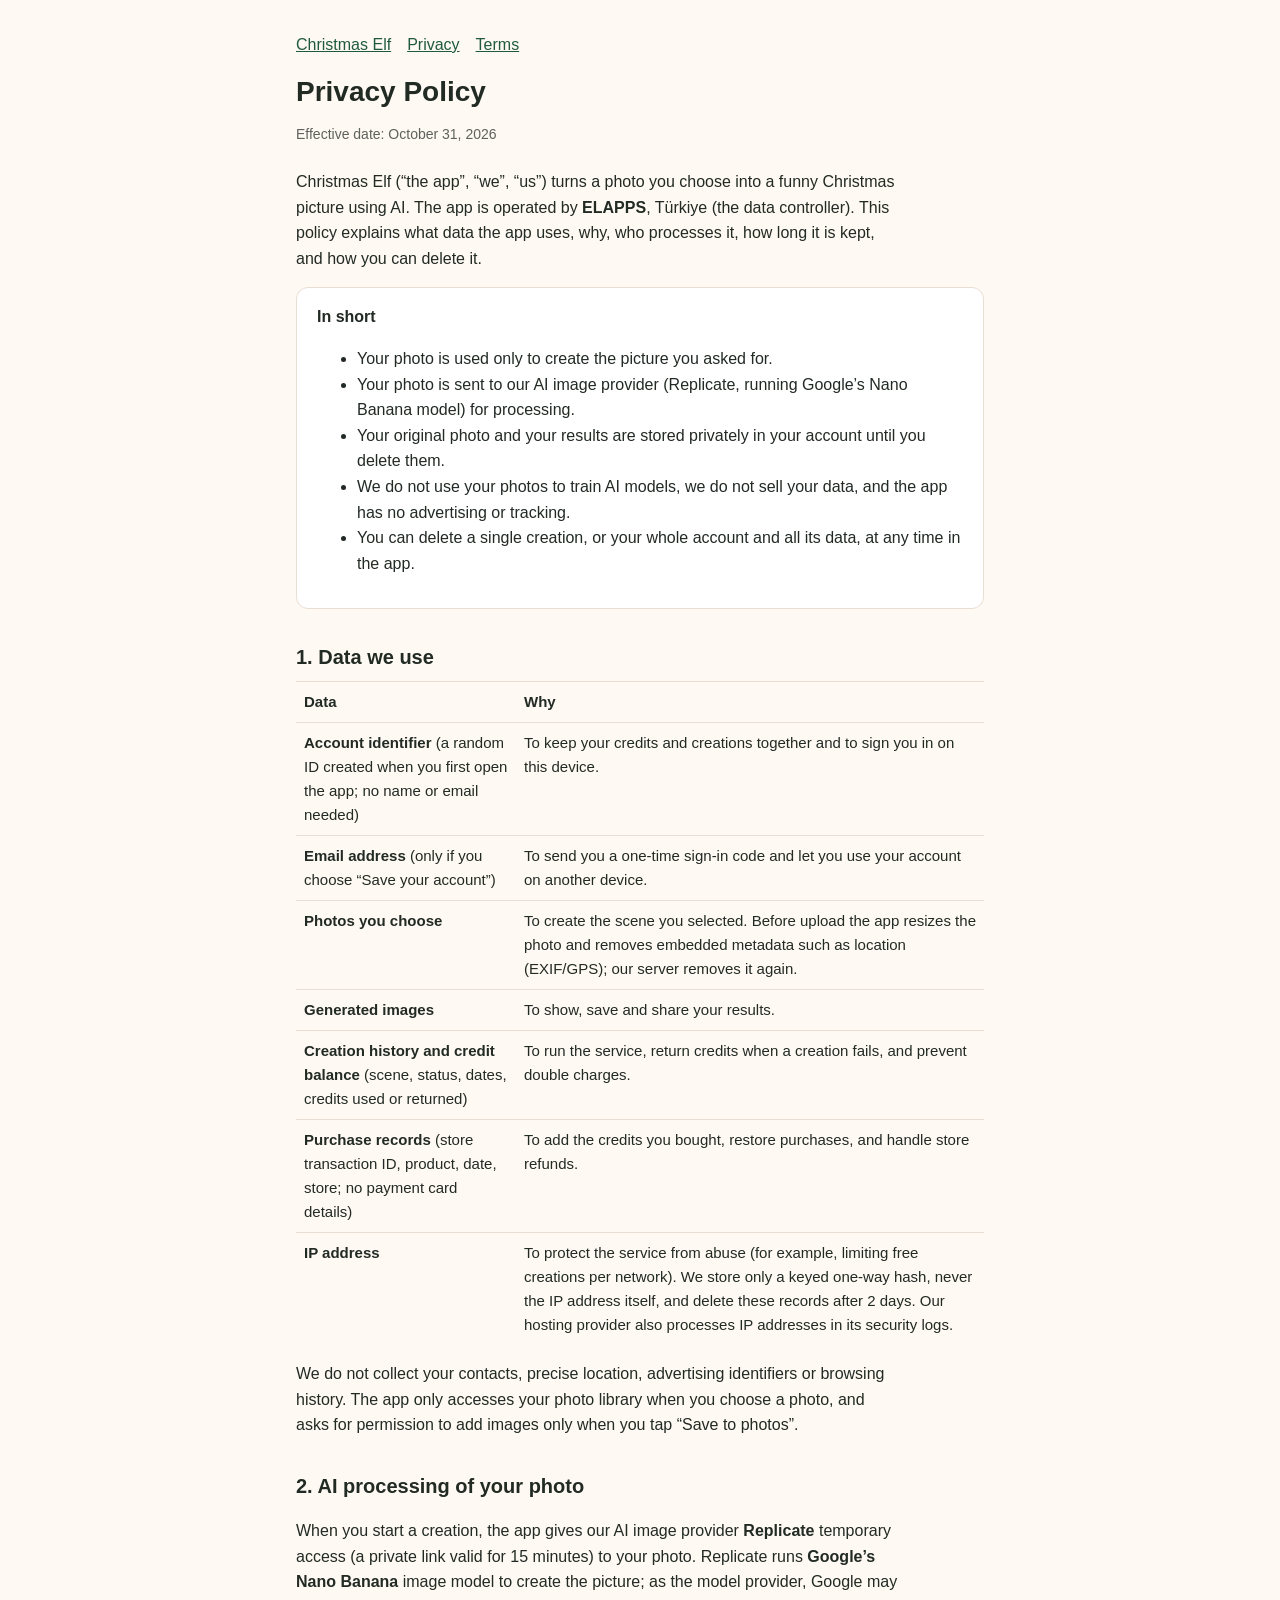
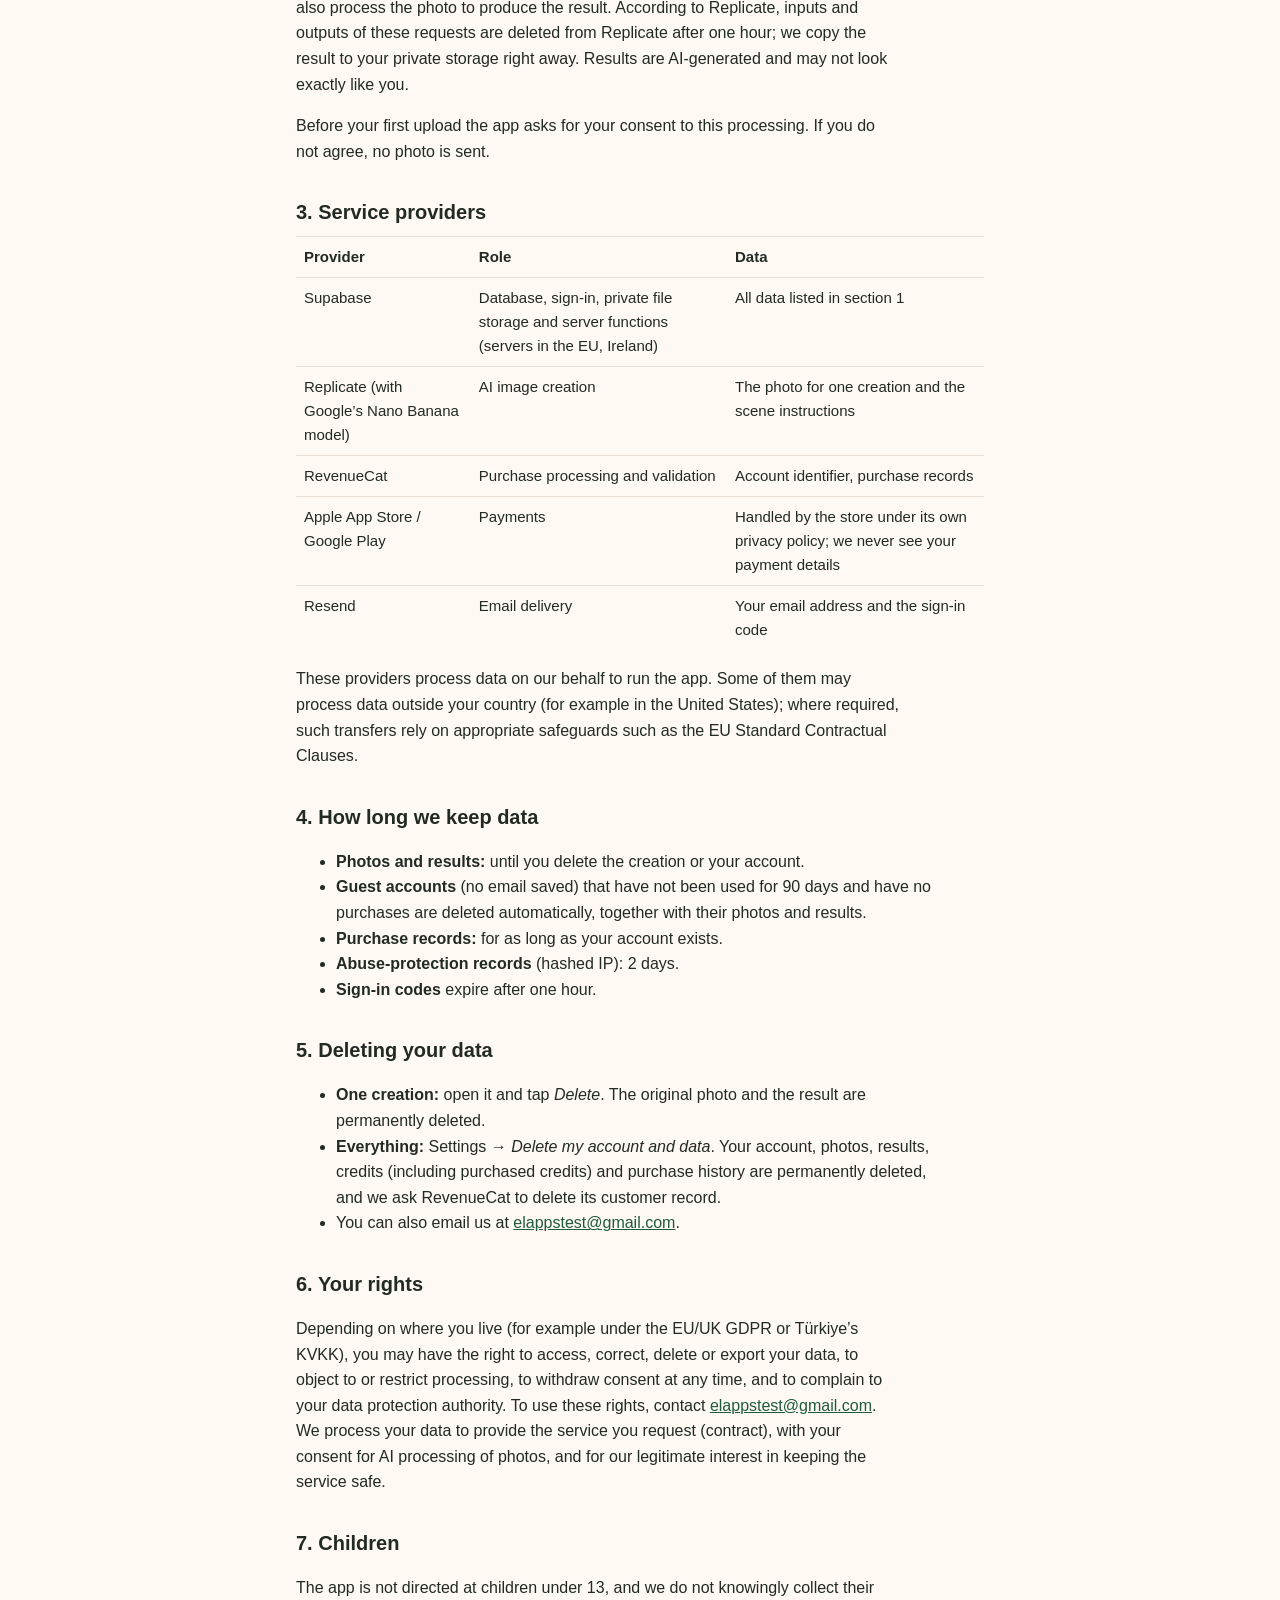
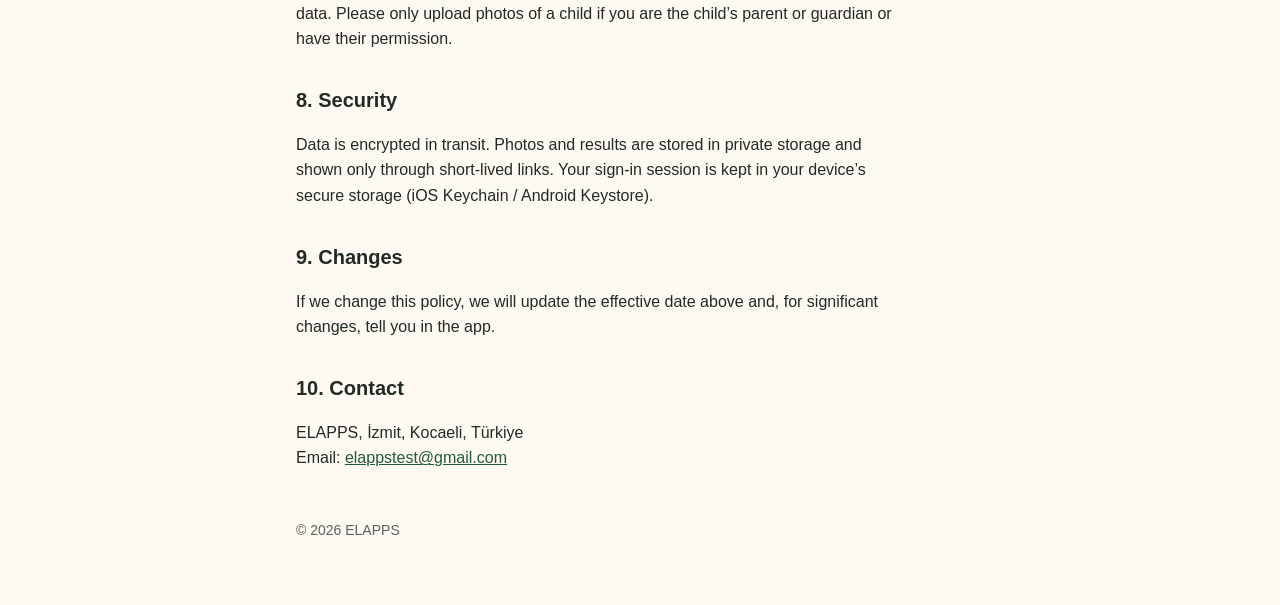
==== privacy.html @ bef77542 "Add files via upload" ====
<!doctype html>
<html lang="en">
<head>
<meta charset="utf-8">
<meta name="viewport" content="width=device-width, initial-scale=1">
<title>Privacy Policy · Christmas Elf</title>
<link rel="stylesheet" href="style.css">
</head>
<body>
<main>
<nav><a href="index.html">Christmas Elf</a><a href="privacy.html">Privacy</a><a href="terms.html">Terms</a></nav>
<header>
  <h1>Privacy Policy</h1>
  <p class="meta">Effective date: October 31, 2026</p>
</header>

<p>Christmas Elf (“the app”, “we”, “us”) turns a photo you choose into a funny Christmas picture using AI. The app is operated by <strong>ELAPPS</strong>, Türkiye (the data controller). This policy explains what data the app uses, why, who processes it, how long it is kept, and how you can delete it.</p>

<div class="card">
  <strong>In short</strong>
  <ul>
    <li>Your photo is used only to create the picture you asked for.</li>
    <li>Your photo is sent to our AI image provider (Replicate, running Google’s Nano Banana model) for processing.</li>
    <li>Your original photo and your results are stored privately in your account until you delete them.</li>
    <li>We do not use your photos to train AI models, we do not sell your data, and the app has no advertising or tracking.</li>
    <li>You can delete a single creation, or your whole account and all its data, at any time in the app.</li>
  </ul>
</div>

<h2>1. Data we use</h2>
<table>
  <tr><th>Data</th><th>Why</th></tr>
  <tr><td><strong>Account identifier</strong> (a random ID created when you first open the app; no name or email needed)</td><td>To keep your credits and creations together and to sign you in on this device.</td></tr>
  <tr><td><strong>Email address</strong> (only if you choose “Save your account”)</td><td>To send you a one-time sign-in code and let you use your account on another device.</td></tr>
  <tr><td><strong>Photos you choose</strong></td><td>To create the scene you selected. Before upload the app resizes the photo and removes embedded metadata such as location (EXIF/GPS); our server removes it again.</td></tr>
  <tr><td><strong>Generated images</strong></td><td>To show, save and share your results.</td></tr>
  <tr><td><strong>Creation history and credit balance</strong> (scene, status, dates, credits used or returned)</td><td>To run the service, return credits when a creation fails, and prevent double charges.</td></tr>
  <tr><td><strong>Purchase records</strong> (store transaction ID, product, date, store; no payment card details)</td><td>To add the credits you bought, restore purchases, and handle store refunds.</td></tr>
  <tr><td><strong>IP address</strong></td><td>To protect the service from abuse (for example, limiting free creations per network). We store only a keyed one-way hash, never the IP address itself, and delete these records after 2 days. Our hosting provider also processes IP addresses in its security logs.</td></tr>
</table>
<p>We do not collect your contacts, precise location, advertising identifiers or browsing history. The app only accesses your photo library when you choose a photo, and asks for permission to add images only when you tap “Save to photos”.</p>

<h2>2. AI processing of your photo</h2>
<p>When you start a creation, the app gives our AI image provider <strong>Replicate</strong> temporary access (a private link valid for 15 minutes) to your photo. Replicate runs <strong>Google’s Nano Banana</strong> image model to create the picture; as the model provider, Google may also process the photo to produce the result. According to Replicate, inputs and outputs of these requests are deleted from Replicate after one hour; we copy the result to your private storage right away. Results are AI-generated and may not look exactly like you.</p>
<p>Before your first upload the app asks for your consent to this processing. If you do not agree, no photo is sent.</p>

<h2>3. Service providers</h2>
<table>
  <tr><th>Provider</th><th>Role</th><th>Data</th></tr>
  <tr><td>Supabase</td><td>Database, sign-in, private file storage and server functions (servers in the EU, Ireland)</td><td>All data listed in section 1</td></tr>
  <tr><td>Replicate (with Google’s Nano Banana model)</td><td>AI image creation</td><td>The photo for one creation and the scene instructions</td></tr>
  <tr><td>RevenueCat</td><td>Purchase processing and validation</td><td>Account identifier, purchase records</td></tr>
  <tr><td>Apple App Store / Google Play</td><td>Payments</td><td>Handled by the store under its own privacy policy; we never see your payment details</td></tr>
  <tr><td>Resend</td><td>Email delivery</td><td>Your email address and the sign-in code</td></tr>
</table>
<p>These providers process data on our behalf to run the app. Some of them may process data outside your country (for example in the United States); where required, such transfers rely on appropriate safeguards such as the EU Standard Contractual Clauses.</p>

<h2>4. How long we keep data</h2>
<ul>
  <li><strong>Photos and results:</strong> until you delete the creation or your account.</li>
  <li><strong>Guest accounts</strong> (no email saved) that have not been used for 90 days and have no purchases are deleted automatically, together with their photos and results.</li>
  <li><strong>Purchase records:</strong> for as long as your account exists.</li>
  <li><strong>Abuse-protection records</strong> (hashed IP): 2 days.</li>
  <li><strong>Sign-in codes</strong> expire after one hour.</li>
</ul>

<h2>5. Deleting your data</h2>
<ul>
  <li><strong>One creation:</strong> open it and tap <em>Delete</em>. The original photo and the result are permanently deleted.</li>
  <li><strong>Everything:</strong> Settings → <em>Delete my account and data</em>. Your account, photos, results, credits (including purchased credits) and purchase history are permanently deleted, and we ask RevenueCat to delete its customer record.</li>
  <li>You can also email us at <a href="mailto:elappstest@gmail.com">elappstest@gmail.com</a>.</li>
</ul>

<h2>6. Your rights</h2>
<p>Depending on where you live (for example under the EU/UK GDPR or Türkiye’s KVKK), you may have the right to access, correct, delete or export your data, to object to or restrict processing, to withdraw consent at any time, and to complain to your data protection authority. To use these rights, contact <a href="mailto:elappstest@gmail.com">elappstest@gmail.com</a>. We process your data to provide the service you request (contract), with your consent for AI processing of photos, and for our legitimate interest in keeping the service safe.</p>

<h2>7. Children</h2>
<p>The app is not directed at children under 13, and we do not knowingly collect their data. Please only upload photos of a child if you are the child’s parent or guardian or have their permission.</p>

<h2>8. Security</h2>
<p>Data is encrypted in transit. Photos and results are stored in private storage and shown only through short-lived links. Your sign-in session is kept in your device’s secure storage (iOS Keychain / Android Keystore).</p>

<h2>9. Changes</h2>
<p>If we change this policy, we will update the effective date above and, for significant changes, tell you in the app.</p>

<h2>10. Contact</h2>
<p>ELAPPS, İzmit, Kocaeli, Türkiye<br>Email: <a href="mailto:elappstest@gmail.com">elappstest@gmail.com</a></p>

<footer>© 2026 ELAPPS</footer>
</main>
</body>
</html>
---- style.css ----
:root {
  --bg: #FFF9F3; --surface: #FFFFFF; --text: #222A24; --muted: #5E625D; --primary: #1F5A3D; --border: #E8DED3;
}
* { box-sizing: border-box; }
body { margin: 0; background: var(--bg); color: var(--text); font: 16px/1.6 -apple-system, BlinkMacSystemFont, "Segoe UI", Roboto, sans-serif; }
main { max-width: 720px; margin: 0 auto; padding: 32px 16px 64px; }
header { margin-bottom: 24px; }
h1 { font-size: 28px; line-height: 1.25; margin: 0 0 4px; }
h2 { font-size: 20px; margin: 32px 0 8px; }
h3 { font-size: 17px; margin: 20px 0 4px; }
p, li { max-width: 68ch; }
a { color: var(--primary); }
.meta { color: var(--muted); font-size: 14px; }
.card { background: var(--surface); border: 1px solid var(--border); border-radius: 12px; padding: 16px 20px; margin: 16px 0; }
table { border-collapse: collapse; width: 100%; font-size: 15px; }
th, td { text-align: left; vertical-align: top; padding: 8px; border-top: 1px solid var(--border); }
nav { margin-bottom: 16px; }
nav a { margin-right: 16px; }
footer { margin-top: 48px; color: var(--muted); font-size: 14px; }
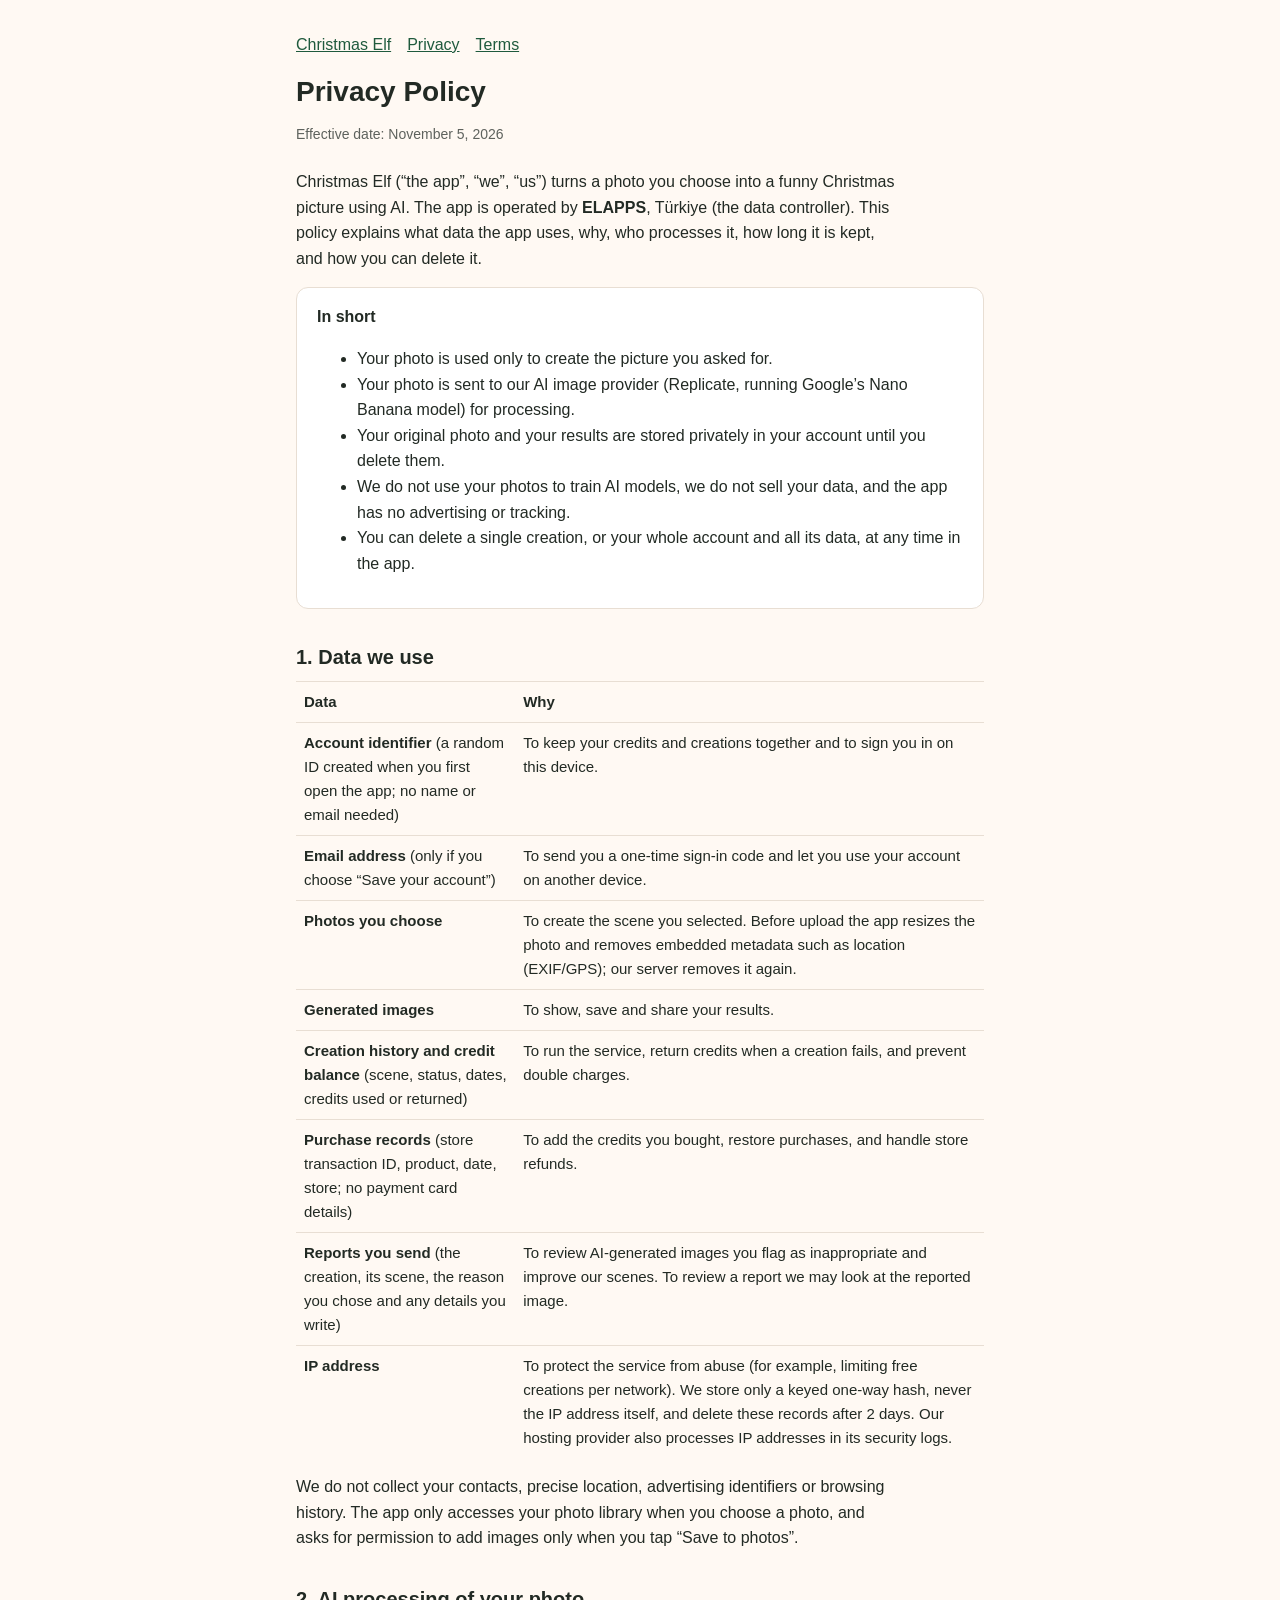
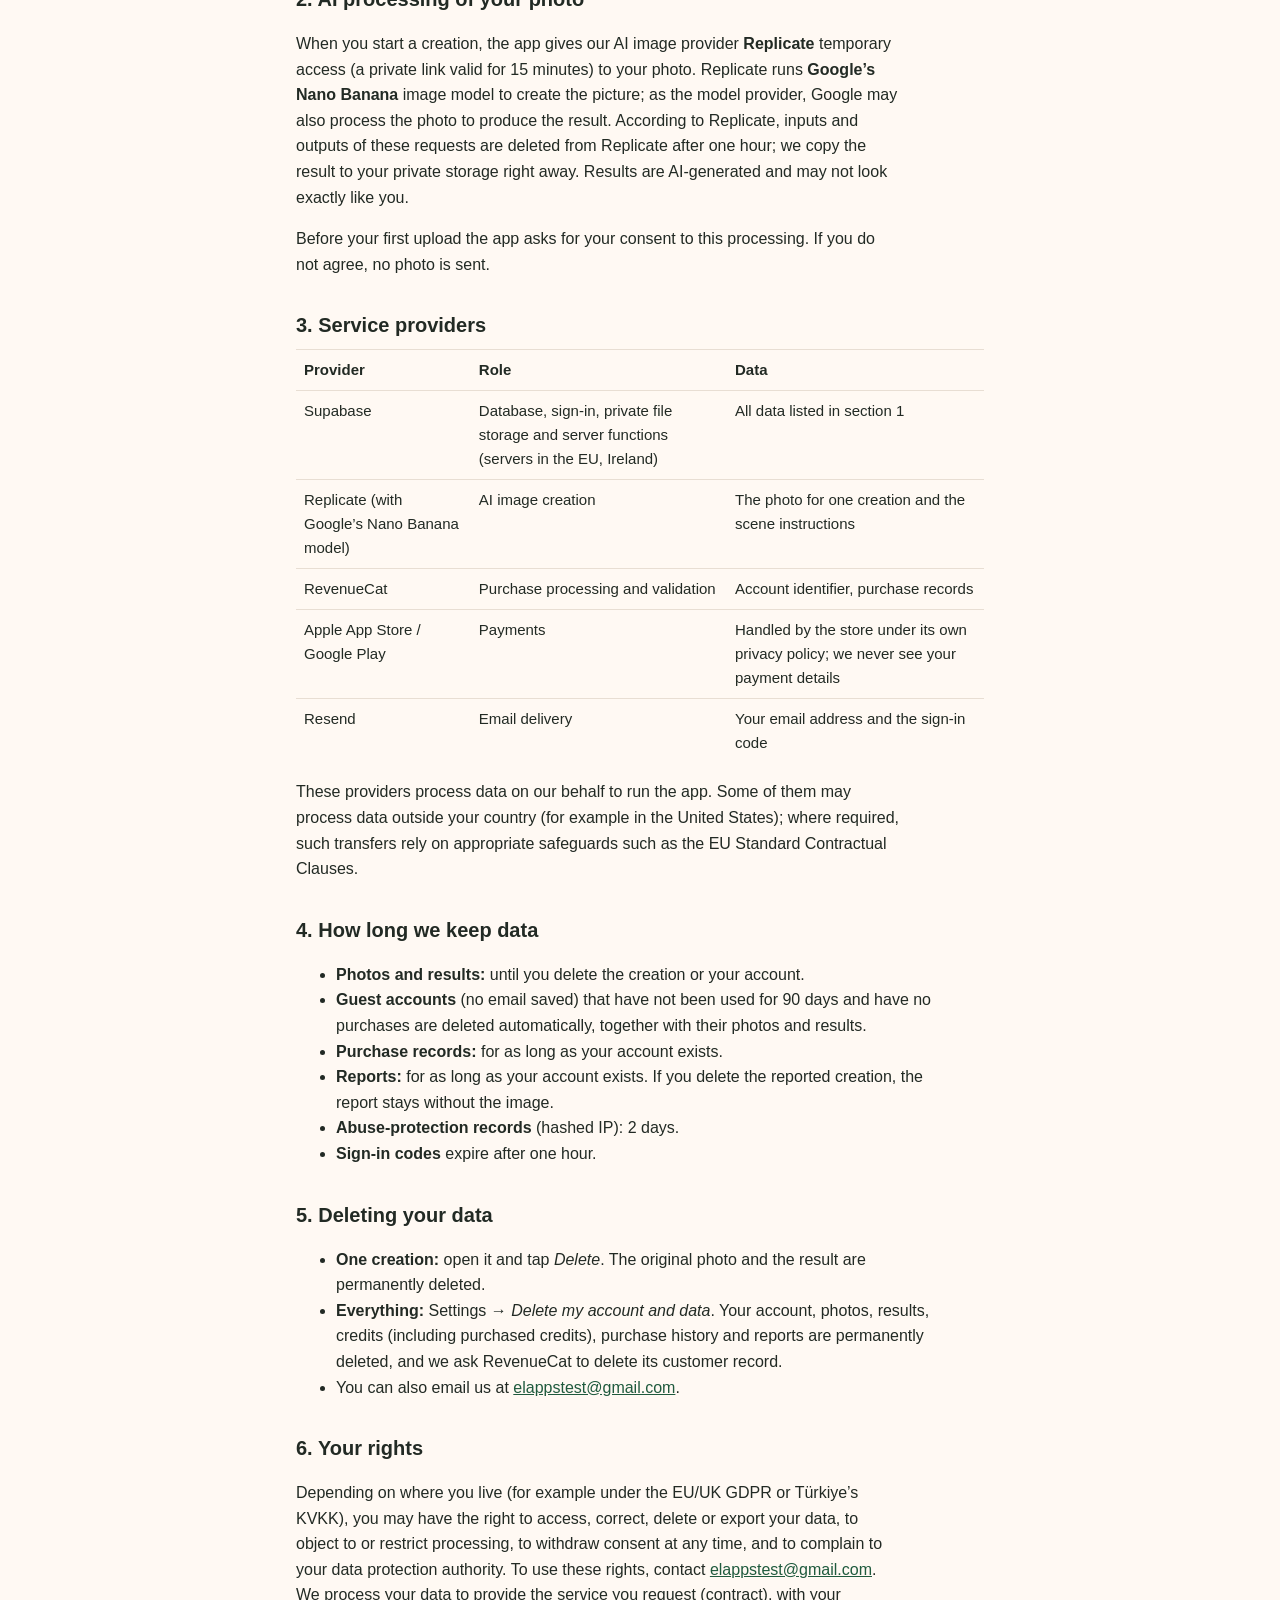
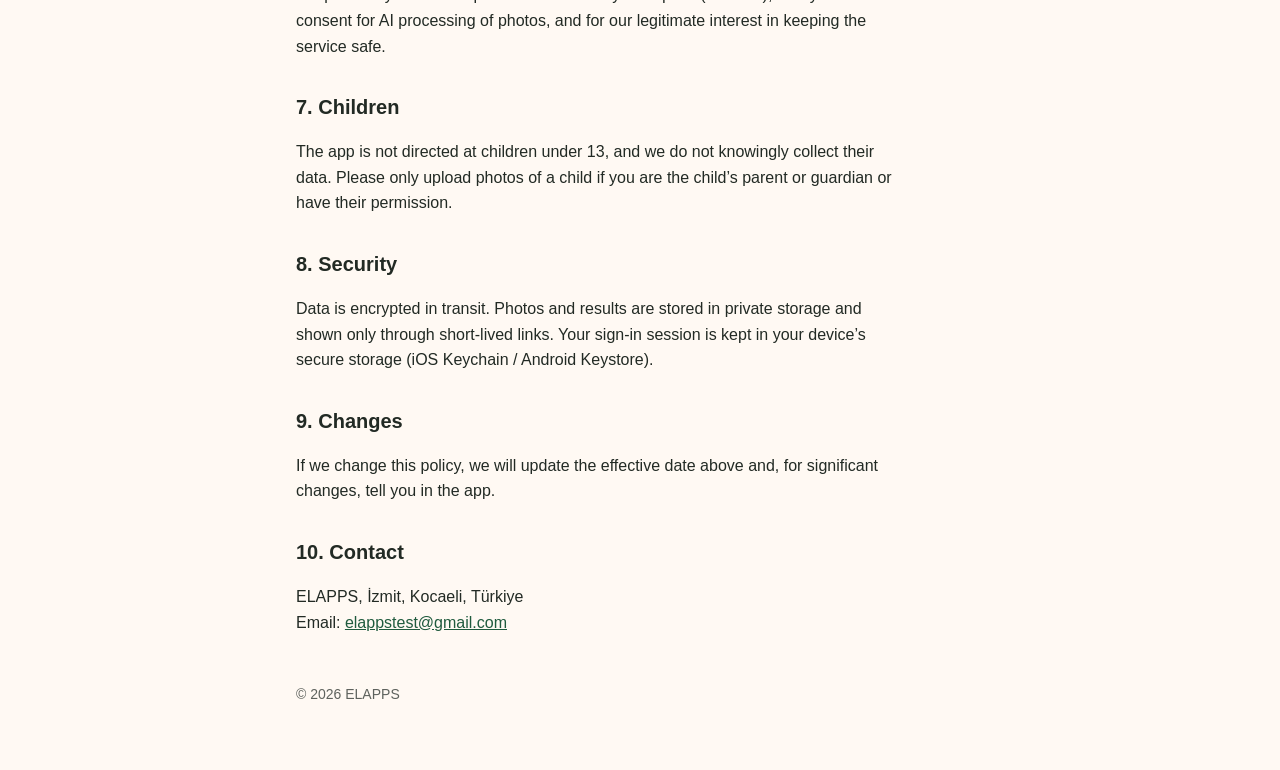
==== commit df79a38d: "Add files via upload" ====
--- a/privacy.html
+++ b/privacy.html
@@ -11,7 +11,7 @@
 <nav><a href="index.html">Christmas Elf</a><a href="privacy.html">Privacy</a><a href="terms.html">Terms</a></nav>
 <header>
   <h1>Privacy Policy</h1>
-  <p class="meta">Effective date: October 31, 2026</p>
+  <p class="meta">Effective date: November 5, 2026</p>
 </header>
 
 <p>Christmas Elf (“the app”, “we”, “us”) turns a photo you choose into a funny Christmas picture using AI. The app is operated by <strong>ELAPPS</strong>, Türkiye (the data controller). This policy explains what data the app uses, why, who processes it, how long it is kept, and how you can delete it.</p>
@@ -36,6 +36,7 @@
   <tr><td><strong>Generated images</strong></td><td>To show, save and share your results.</td></tr>
   <tr><td><strong>Creation history and credit balance</strong> (scene, status, dates, credits used or returned)</td><td>To run the service, return credits when a creation fails, and prevent double charges.</td></tr>
   <tr><td><strong>Purchase records</strong> (store transaction ID, product, date, store; no payment card details)</td><td>To add the credits you bought, restore purchases, and handle store refunds.</td></tr>
+  <tr><td><strong>Reports you send</strong> (the creation, its scene, the reason you chose and any details you write)</td><td>To review AI-generated images you flag as inappropriate and improve our scenes. To review a report we may look at the reported image.</td></tr>
   <tr><td><strong>IP address</strong></td><td>To protect the service from abuse (for example, limiting free creations per network). We store only a keyed one-way hash, never the IP address itself, and delete these records after 2 days. Our hosting provider also processes IP addresses in its security logs.</td></tr>
 </table>
 <p>We do not collect your contacts, precise location, advertising identifiers or browsing history. The app only accesses your photo library when you choose a photo, and asks for permission to add images only when you tap “Save to photos”.</p>
@@ -60,6 +61,7 @@
   <li><strong>Photos and results:</strong> until you delete the creation or your account.</li>
   <li><strong>Guest accounts</strong> (no email saved) that have not been used for 90 days and have no purchases are deleted automatically, together with their photos and results.</li>
   <li><strong>Purchase records:</strong> for as long as your account exists.</li>
+  <li><strong>Reports:</strong> for as long as your account exists. If you delete the reported creation, the report stays without the image.</li>
   <li><strong>Abuse-protection records</strong> (hashed IP): 2 days.</li>
   <li><strong>Sign-in codes</strong> expire after one hour.</li>
 </ul>
@@ -67,7 +69,7 @@
 <h2>5. Deleting your data</h2>
 <ul>
   <li><strong>One creation:</strong> open it and tap <em>Delete</em>. The original photo and the result are permanently deleted.</li>
-  <li><strong>Everything:</strong> Settings → <em>Delete my account and data</em>. Your account, photos, results, credits (including purchased credits) and purchase history are permanently deleted, and we ask RevenueCat to delete its customer record.</li>
+  <li><strong>Everything:</strong> Settings → <em>Delete my account and data</em>. Your account, photos, results, credits (including purchased credits), purchase history and reports are permanently deleted, and we ask RevenueCat to delete its customer record.</li>
   <li>You can also email us at <a href="mailto:elappstest@gmail.com">elappstest@gmail.com</a>.</li>
 </ul>
 
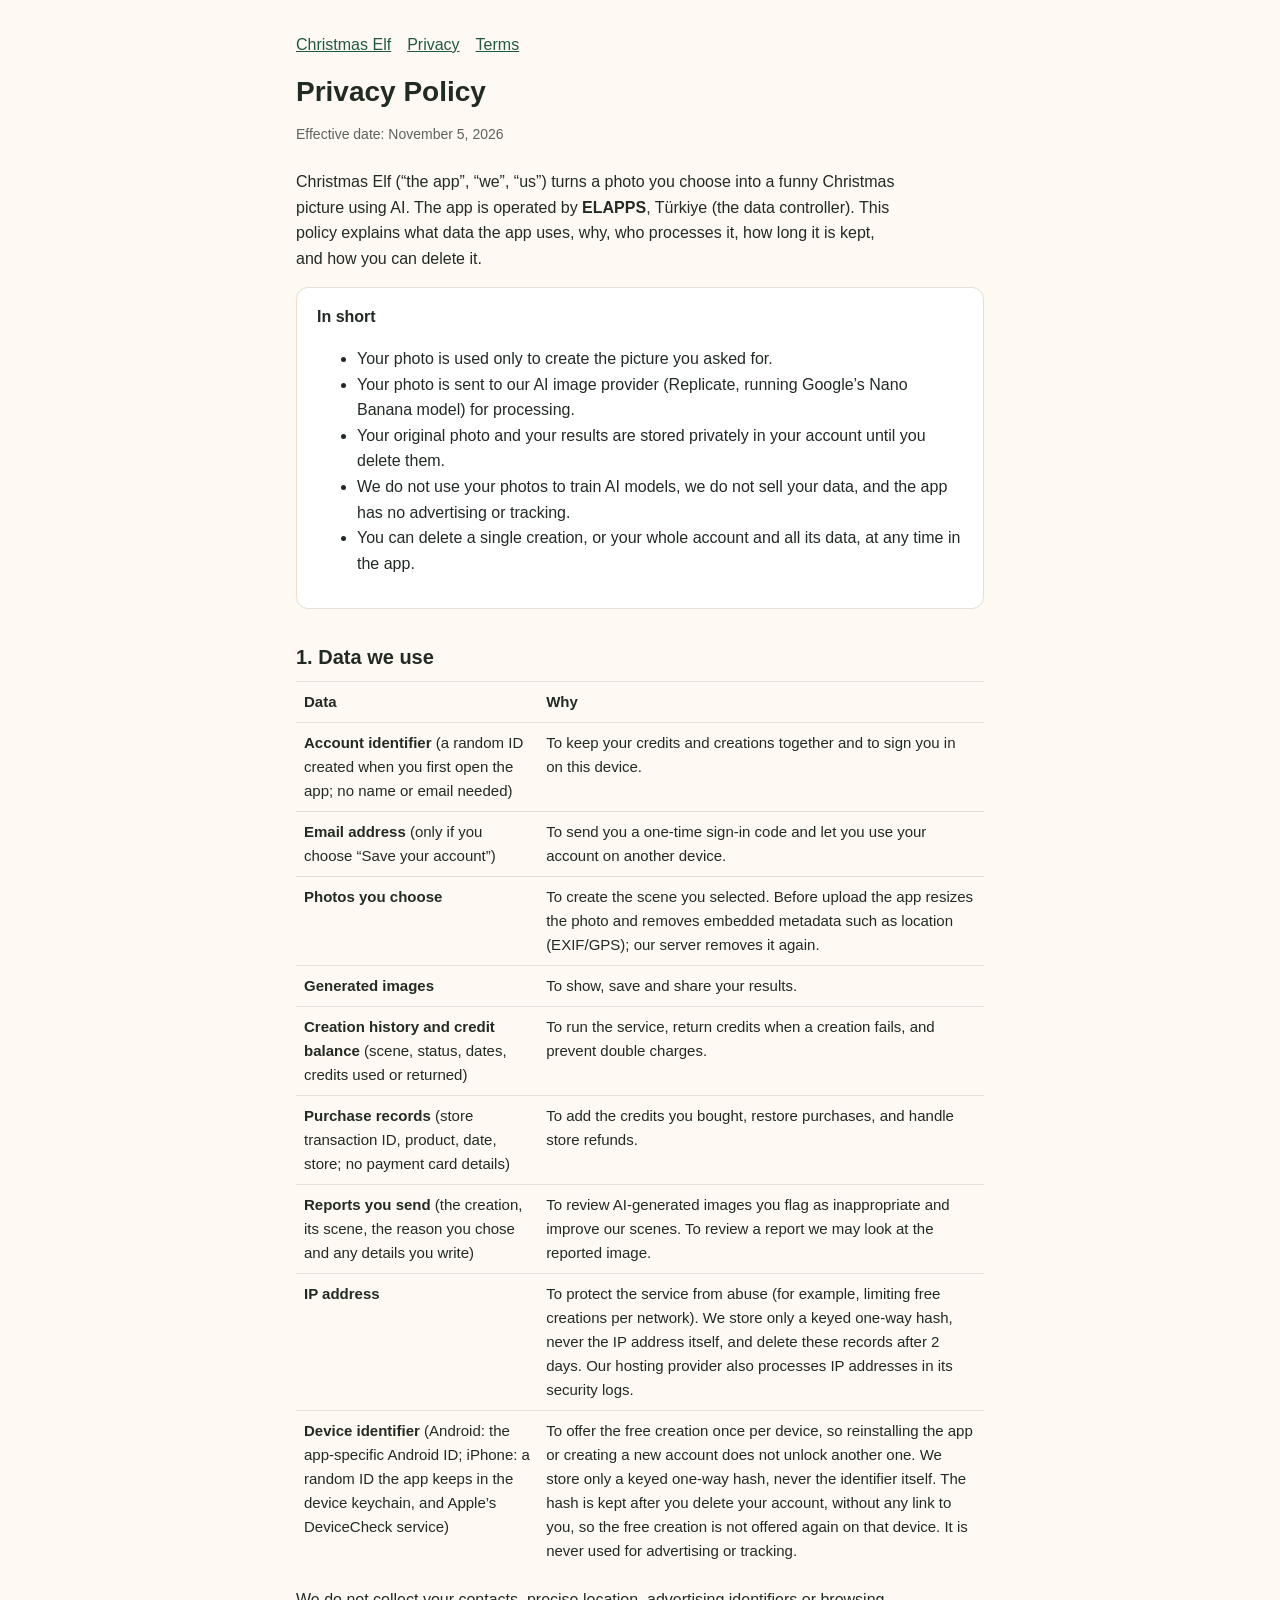
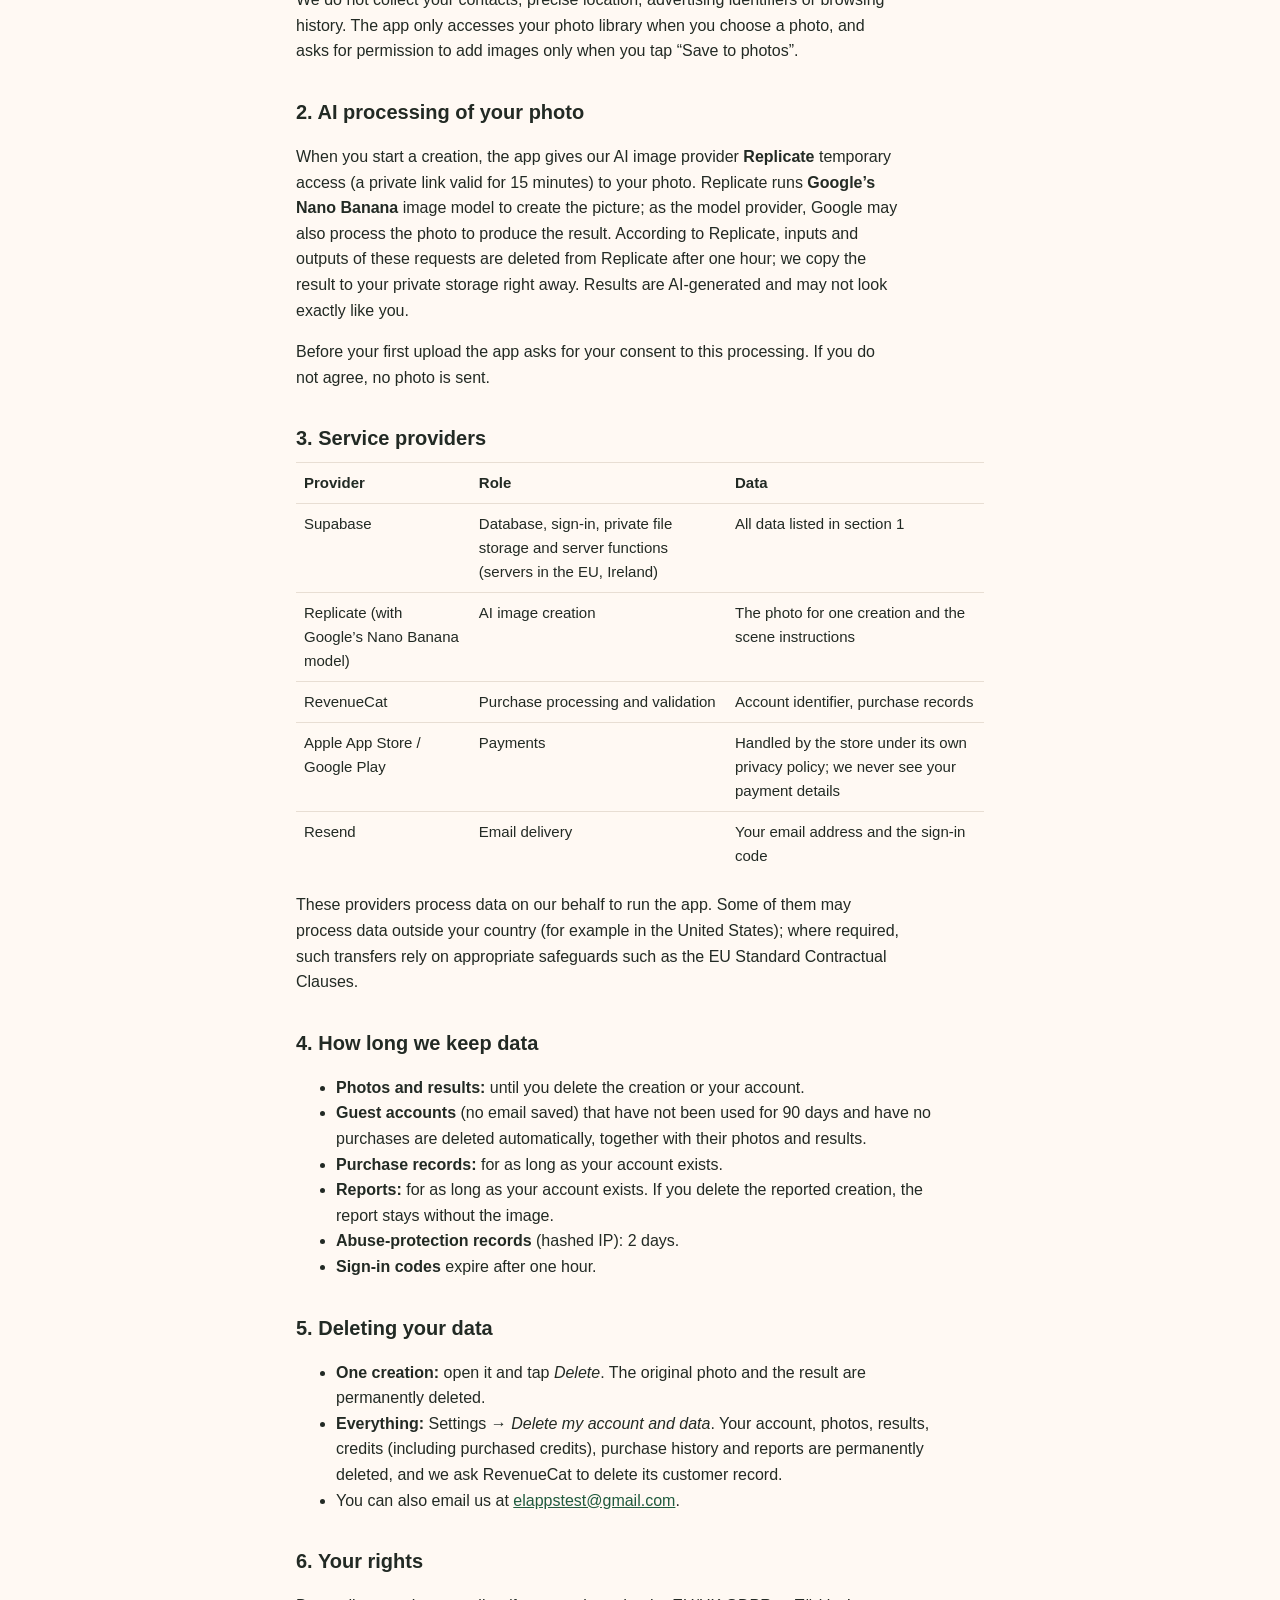
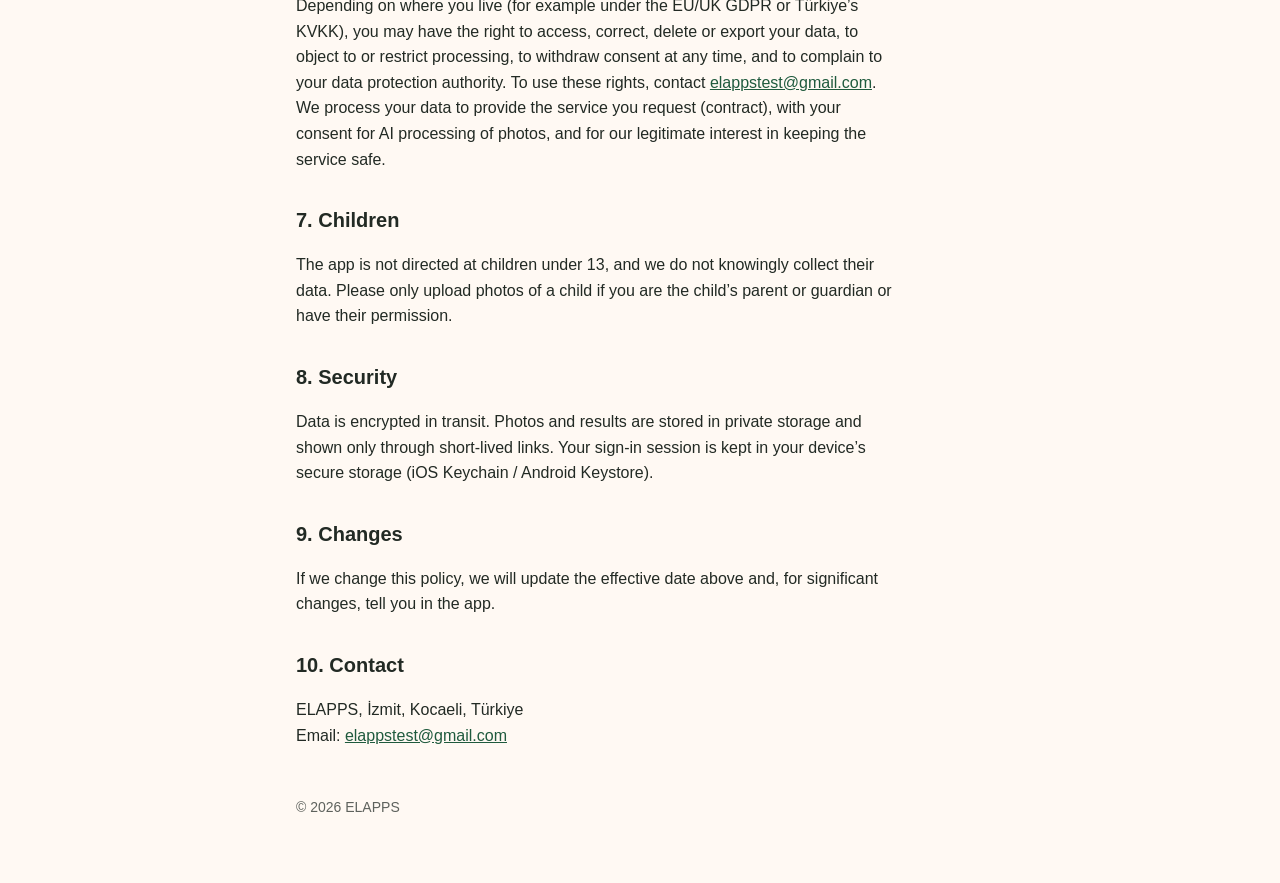
==== commit 489a1cac: "Add files via upload" ====
--- a/privacy.html
+++ b/privacy.html
@@ -38,6 +38,7 @@
   <tr><td><strong>Purchase records</strong> (store transaction ID, product, date, store; no payment card details)</td><td>To add the credits you bought, restore purchases, and handle store refunds.</td></tr>
   <tr><td><strong>Reports you send</strong> (the creation, its scene, the reason you chose and any details you write)</td><td>To review AI-generated images you flag as inappropriate and improve our scenes. To review a report we may look at the reported image.</td></tr>
   <tr><td><strong>IP address</strong></td><td>To protect the service from abuse (for example, limiting free creations per network). We store only a keyed one-way hash, never the IP address itself, and delete these records after 2 days. Our hosting provider also processes IP addresses in its security logs.</td></tr>
+  <tr><td><strong>Device identifier</strong> (Android: the app-specific Android ID; iPhone: a random ID the app keeps in the device keychain, and Apple’s DeviceCheck service)</td><td>To offer the free creation once per device, so reinstalling the app or creating a new account does not unlock another one. We store only a keyed one-way hash, never the identifier itself. The hash is kept after you delete your account, without any link to you, so the free creation is not offered again on that device. It is never used for advertising or tracking.</td></tr>
 </table>
 <p>We do not collect your contacts, precise location, advertising identifiers or browsing history. The app only accesses your photo library when you choose a photo, and asks for permission to add images only when you tap “Save to photos”.</p>
 
